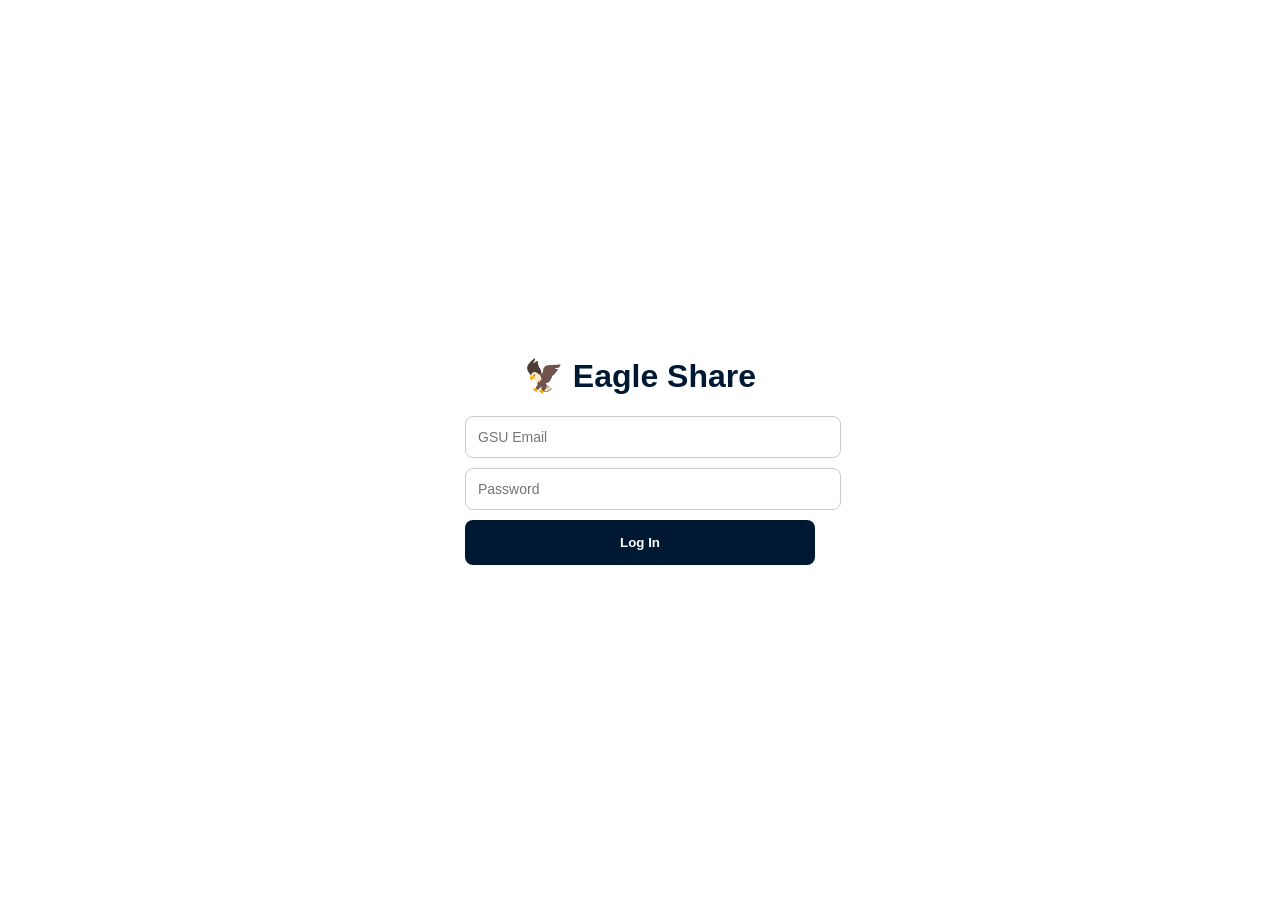
==== src/main/resources/static/index.html @ 73adbdee "Initial project upload" ====
<!DOCTYPE html>
<html lang="en">
<head>
    <meta charset="UTF-8">
    <meta name="viewport" content="width=device-width, initial-scale=1.0">
    <title>Eagle Share | GSU Food Rescue</title>
    <style>
        /* Colors based on GSU branding */
        :root { --gsu-blue: #001932; --gsu-gold: #87714D; --light-gray: #f4f4f4; }
        body { font-family: Arial, sans-serif; background-color: var(--light-gray); margin: 0; color: #333; }

        /* HEADER - Profile on Far Right */
        .header {
            background: var(--gsu-blue);
            color: white; padding: 10px 20px;
            border-bottom: 5px solid var(--gsu-gold);
            position: sticky; top: 0; z-index: 1000;
            display: flex; justify-content: space-between; align-items: center;
        }
        .logo-text {
            font-size: 22px; font-weight: bold;
            position: absolute; left: 50%; transform: translateX(-50%);
        }

        /* LOGIN SCREEN */
        #login-overlay { position: fixed; inset: 0; background: white; z-index: 2000; display: flex; flex-direction: column; align-items: center; justify-content: center; }
        .login-card { width: 350px; text-align: center; }

        /* PROFILE ICON & MENU */
        .profile-container { position: relative; margin-left: auto; }
        .profile-circle {
            width: 38px; height: 38px; background: var(--gsu-gold);
            color: white; border-radius: 50%; display: flex;
            align-items: center; justify-content: center;
            cursor: pointer; font-weight: bold; border: 2px solid white;
        }
        .profile-dropdown {
            display: none; position: absolute; right: 0; top: 50px;
            background: white; border: 1px solid #ccc; border-radius: 8px;
            width: 220px; padding: 12px; box-shadow: 0 4px 12px rgba(0,0,0,0.1);
        }
        .profile-dropdown.active { display: block; }

        /* DASHBOARD LAYOUT */
        .container { max-width: 500px; margin: auto; padding: 20px 15px; }
        .food-card { background: white; border-radius: 12px; padding: 15px; margin-bottom: 15px; box-shadow: 0 2px 5px rgba(0,0,0,0.1); border-left: 6px solid var(--gsu-gold); }
        input, select, textarea { width: 100%; padding: 12px; border: 1px solid #ccc; border-radius: 8px; margin-bottom: 10px; font-size: 14px; }

        /* SEARCH & FILTER AREA */
        .filter-section { background: #eef2f6; padding: 10px; border-radius: 8px; margin-bottom: 15px; }

        /* BUTTONS */
        .btn-primary { background: var(--gsu-blue); color: white; border: none; padding: 15px; width: 100%; border-radius: 8px; font-weight: bold; cursor: pointer; }
        .btn-claim { background: var(--gsu-blue); color: white; border: none; padding: 8px 20px; border-radius: 5px; cursor: pointer; }
        .btn-logout { width:100%; padding:8px; border:none; background:#f8d7da; cursor:pointer; color:#721c24; font-weight:bold; }

        /* BADGES */
        .tag { background: #eef2f6; color: var(--gsu-blue); padding: 4px 8px; border-radius: 4px; font-size: 11px; font-weight: bold; }
        .claimed-box { background: #fff5f5; border: 1px solid #feb2b2; padding: 10px; border-radius: 8px; text-align: center; }
    </style>
</head>
<body>

<div id="login-overlay">
    <div class="login-card">
        <h1 style="color: var(--gsu-blue);">🦅 Eagle Share</h1>
        <input type="email" id="email-input" placeholder="GSU Email">
        <input type="password" id="pass-input" placeholder="Password">
        <button class="btn-primary" onclick="handleLogin()">Log In</button>
        <p id="login-error" style="color: red; display: none;">Invalid GSU Email.</p>
    </div>
</div>

<div id="main-content" style="display:none;">
    <div class="header">
        <div class="logo-text">🦅 EAGLE SHARE</div>
        <div class="profile-container">
            <div class="profile-circle" onclick="toggleProfile()">
                <span id="profile-initials">U</span>
            </div>
            <div id="profile-menu" class="profile-dropdown">
                <div style="font-size: 11px; color: #888;">LOGGED IN AS:</div>
                <div id="user-display-email" style="font-weight: bold; font-size: 13px; color: var(--gsu-blue); margin-bottom: 10px;"></div>
                <button class="btn-logout" onclick="logout()">Log Out</button>
            </div>
        </div>
    </div>

    <div class="container">
        <div class="food-card" style="border-left-color: var(--gsu-blue);">
            <h3 style="margin-top:0">Post New Food</h3>
            <form id="postForm" onsubmit="handlePost(event)">
                <input type="text" id="title" placeholder="Item Name" required>
                <textarea id="description" placeholder="Description..." required></textarea>
                <div style="display: flex; gap: 10px;">
                    <select id="category" required>
                        <option value="" disabled selected>Category</option>
                        <option value="Perishable">🍎 Perishable</option>
                        <option value="Frozen Goods">❄️ Frozen Goods</option>
                        <option value="Pet Food">🐾 Pet Food</option>
                        <option value="Canned">🥫 Canned</option>
                        <option value="Dry Goods">📦 Dry Goods</option>
                    </select>
                    <select id="location" required>
                        <option value="" disabled selected>Safe Zone</option>
                        <option value="Russell Union">🏛️ Russell Union</option>
                        <option value="Henderson Library">📚 Library</option>
                        <option value="The RAC">🏀 The RAC</option>
                    </select>
                </div>
                <button type="submit" class="btn-primary">List Item</button>
            </form>
        </div>

        <div class="filter-section">
            <input type="text" id="search-input" onkeyup="filterFeed()" placeholder="🔍 Search...">
            <div style="display: flex; gap: 5px;">
                <select id="filter-category" onchange="filterFeed()">
                    <option value="ALL">All Categories</option>
                    <option value="Perishable">🍎 Perishable</option>
                    <option value="Frozen Goods">❄️ Frozen Goods</option>
                    <option value="Pet Food">🐾 Pet Food</option>
                    <option value="Canned">🥫 Canned</option>
                    <option value="Dry Goods">📦 Dry Goods</option>
                </select>
                <select id="filter-location" onchange="filterFeed()">
                    <option value="ALL">All Safe Zones</option>
                    <option value="Russell Union">Russell Union</option>
                    <option value="Henderson Library">Library</option>
                    <option value="The RAC">The RAC</option>
                </select>
            </div>
        </div>

        <h2>Available Food</h2>
        <div id="food-feed"></div>
    </div>
</div>

<script>
    let allItems = []; // Master list for filtering

    // --- AUTHENTICATION ---
    function handleLogin() {
        const email = document.getElementById('email-input').value.toLowerCase();
        const pass = document.getElementById('pass-input').value;
        if (email.endsWith('@georgiasouthern.edu') && pass.length > 0) {
            localStorage.setItem('userEmail', email);
            showDashboard();
        } else {
            document.getElementById('login-error').style.display = 'block';
        }
    }

    function showDashboard() {
        const email = localStorage.getItem('userEmail');
        document.getElementById('user-display-email').innerText = email;
        document.getElementById('profile-initials').innerText = email.charAt(0).toUpperCase();
        document.getElementById('login-overlay').style.display = 'none';
        document.getElementById('main-content').style.display = 'block';
        refreshFeed();
    }

    function toggleProfile() {
        document.getElementById('profile-menu').classList.toggle('active');
    }

    function logout() {
        localStorage.clear();
        location.reload();
    }

    // --- DATABASE LOGIC ---
    async function handlePost(event) {
        event.preventDefault(); // Stop page refresh
        const data = {
            title: document.getElementById('title').value,
            description: document.getElementById('description').value,
            category: document.getElementById('category').value,
            location: document.getElementById('location').value,
            posterEmail: localStorage.getItem('userEmail'),
            status: 'AVAILABLE'
        };
        await fetch('/api/listings', {
            method: 'POST',
            headers: { 'Content-Type': 'application/json' },
            body: JSON.stringify(data)
        });
        document.getElementById('postForm').reset();
        refreshFeed();
    }

    async function refreshFeed() {
        const res = await fetch('/api/listings');
        allItems = await res.json();
        filterFeed();
    }

    function filterFeed() {
        const currentUser = localStorage.getItem('userEmail');
        const search = document.getElementById('search-input').value.toLowerCase();
        const cat = document.getElementById('filter-category').value;
        const loc = document.getElementById('filter-location').value;

        const feed = document.getElementById('food-feed');

        // 1. Filter the list
        let filtered = allItems.filter(item => {
            const matchesSearch = item.title.toLowerCase().includes(search);
            const matchesCat = (cat === 'ALL' || item.category === cat);
            const matchesLoc = (loc === 'ALL' || item.location === loc);
            return matchesSearch && matchesCat && matchesLoc;
        });

        // 2. Build the HTML cards
        feed.innerHTML = filtered.map(item => {
            const isOwner = (item.posterEmail === currentUser);
            const isAvailable = (item.status === 'AVAILABLE');
            return `
                <div class="food-card">
                    <div style="display:flex; justify-content:space-between;">
                        <span class="tag">${item.category}</span>
                        <span style="font-size:12px;">📍 ${item.location}</span>
                    </div>
                    <h3>${item.title}</h3>
                    <p>${item.description}</p>
                    ${isAvailable ?
                        `<button class="btn-claim" onclick="claim(${item.id})">Claim</button>` :
                        `<div class="claimed-box">
                            <span style="color:red; font-weight:bold;">CLAIMED</span>
                            ${isOwner ? `<div style="font-size:12px;">By: ${item.claimedBy}</div>` : ''}
                        </div>`
                    }
                </div>`;
        }).join('');
    }

    async function claim(id) {
        const email = localStorage.getItem('userEmail');
        await fetch(`/api/listings/${id}/claim`, {
            method: 'POST',
            headers: { 'Content-Type': 'text/plain' },
            body: email
        });
        refreshFeed();
    }

    // Close menu on click-away
    window.onclick = (e) => {
        if (!e.target.closest('.profile-container')) {
            document.getElementById('profile-menu').classList.remove('active');
        }
    };

    if(localStorage.getItem('userEmail')) showDashboard();
    setInterval(refreshFeed, 10000); // Check for new food every 10 seconds
</script>
</body>
</html>
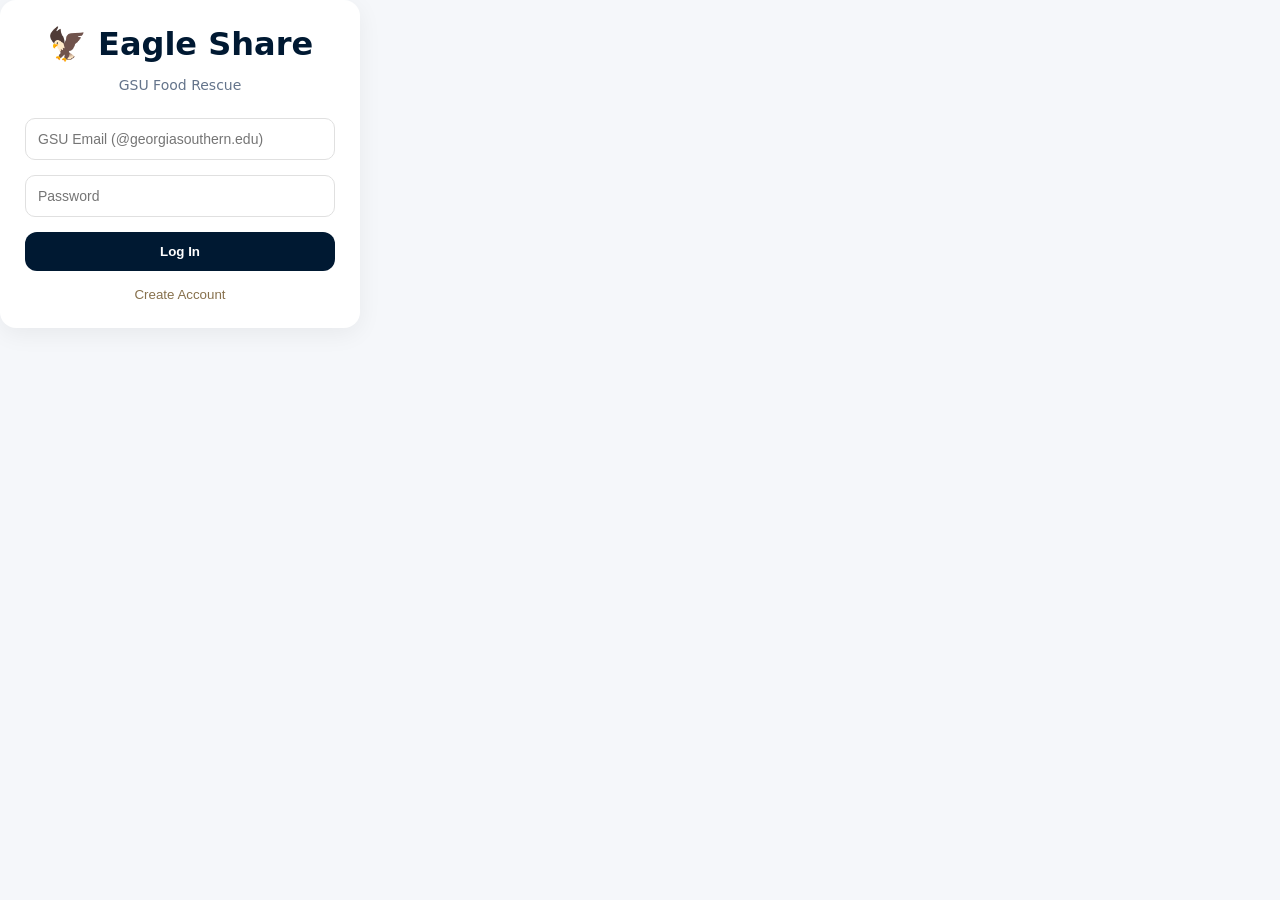
==== commit 29b42409: "Initial commit on new branch" ====
--- a/src/main/resources/static/index.html
+++ b/src/main/resources/static/index.html
@@ -1,259 +1,1276 @@
 <!DOCTYPE html>
+
 <html lang="en">
+
 <head>
+
     <meta charset="UTF-8">
-    <meta name="viewport" content="width=device-width, initial-scale=1.0">
+
+    <meta name="viewport" content="width=device-width, initial-scale=1.0, maximum-scale=1.0, user-scalable=no">
+
     <title>Eagle Share | GSU Food Rescue</title>
+
     <style>
-        /* Colors based on GSU branding */
-        :root { --gsu-blue: #001932; --gsu-gold: #87714D; --light-gray: #f4f4f4; }
-        body { font-family: Arial, sans-serif; background-color: var(--light-gray); margin: 0; color: #333; }
-
-        /* HEADER - Profile on Far Right */
+
+        :root {
+
+        --gsu-blue: #001932;
+
+        --gsu-gold: #87714D;
+
+        --bg: #f5f7fa;
+
+        }
+
+
+
+        * { box-sizing: border-box; -webkit-tap-highlight-color: transparent; }
+
+
+
+        body {
+
+        margin: 0;
+
+        font-family: -apple-system, system-ui, sans-serif;
+
+        background: var(--bg);
+
+        min-height: 100vh;
+
+        }
+
+
+
+        /* ===== HEADER & PROFILE ===== */
+
         .header {
-            background: var(--gsu-blue);
-            color: white; padding: 10px 20px;
-            border-bottom: 5px solid var(--gsu-gold);
-            position: sticky; top: 0; z-index: 1000;
-            display: flex; justify-content: space-between; align-items: center;
-        }
-        .logo-text {
-            font-size: 22px; font-weight: bold;
-            position: absolute; left: 50%; transform: translateX(-50%);
-        }
-
-        /* LOGIN SCREEN */
-        #login-overlay { position: fixed; inset: 0; background: white; z-index: 2000; display: flex; flex-direction: column; align-items: center; justify-content: center; }
-        .login-card { width: 350px; text-align: center; }
-
-        /* PROFILE ICON & MENU */
-        .profile-container { position: relative; margin-left: auto; }
+
+        background: var(--gsu-blue);
+
+        color: white;
+
+        height: 75px;
+
+        display: flex;
+
+        align-items: center;
+
+        justify-content: space-between;
+
+        padding: 0 40px;
+
+        box-shadow: 0 4px 12px rgba(0,0,0,0.15);
+
+        position: sticky;
+
+        top: 0;
+
+        z-index: 1000;
+
+        }
+
+
+
+        .logo {
+
+        font-size: 20px;
+
+        font-weight: 900;
+
+        letter-spacing: 0.5px;
+
+        }
+
+
+
+        .profile-section { position: relative; }
+
+
+
         .profile-circle {
-            width: 38px; height: 38px; background: var(--gsu-gold);
-            color: white; border-radius: 50%; display: flex;
-            align-items: center; justify-content: center;
-            cursor: pointer; font-weight: bold; border: 2px solid white;
-        }
-        .profile-dropdown {
-            display: none; position: absolute; right: 0; top: 50px;
-            background: white; border: 1px solid #ccc; border-radius: 8px;
-            width: 220px; padding: 12px; box-shadow: 0 4px 12px rgba(0,0,0,0.1);
-        }
-        .profile-dropdown.active { display: block; }
-
-        /* DASHBOARD LAYOUT */
-        .container { max-width: 500px; margin: auto; padding: 20px 15px; }
-        .food-card { background: white; border-radius: 12px; padding: 15px; margin-bottom: 15px; box-shadow: 0 2px 5px rgba(0,0,0,0.1); border-left: 6px solid var(--gsu-gold); }
-        input, select, textarea { width: 100%; padding: 12px; border: 1px solid #ccc; border-radius: 8px; margin-bottom: 10px; font-size: 14px; }
-
-        /* SEARCH & FILTER AREA */
-        .filter-section { background: #eef2f6; padding: 10px; border-radius: 8px; margin-bottom: 15px; }
-
-        /* BUTTONS */
-        .btn-primary { background: var(--gsu-blue); color: white; border: none; padding: 15px; width: 100%; border-radius: 8px; font-weight: bold; cursor: pointer; }
-        .btn-claim { background: var(--gsu-blue); color: white; border: none; padding: 8px 20px; border-radius: 5px; cursor: pointer; }
-        .btn-logout { width:100%; padding:8px; border:none; background:#f8d7da; cursor:pointer; color:#721c24; font-weight:bold; }
-
-        /* BADGES */
-        .tag { background: #eef2f6; color: var(--gsu-blue); padding: 4px 8px; border-radius: 4px; font-size: 11px; font-weight: bold; }
-        .claimed-box { background: #fff5f5; border: 1px solid #feb2b2; padding: 10px; border-radius: 8px; text-align: center; }
+
+        width: 42px;
+
+        height: 42px;
+
+        background: var(--gsu-gold);
+
+        border-radius: 50%;
+
+        display: flex;
+
+        align-items: center;
+
+        justify-content: center;
+
+        font-weight: bold;
+
+        cursor: pointer;
+
+        border: 2px solid rgba(255,255,255,0.2);
+
+        }
+
+
+
+        .dropdown-menu {
+
+        display: none;
+
+        position: absolute;
+
+        right: 0;
+
+        top: 55px;
+
+        background: white;
+
+        border-radius: 12px;
+
+        box-shadow: 0 10px 25px rgba(0,0,0,0.15);
+
+        min-width: 200px;
+
+        padding: 10px;
+
+        }
+
+
+
+        .dropdown-menu.active { display: block; }
+
+
+
+        .menu-item {
+
+        width: 100%;
+
+        padding: 12px;
+
+        border: none;
+
+        background: none;
+
+        text-align: left;
+
+        border-radius: 8px;
+
+        cursor: pointer;
+
+        color: #334155;
+
+        font-size: 14px;
+
+        }
+
+
+
+        .menu-item:hover { background: #f1f5f9; }
+
+
+
+        .menu-logout {
+
+        color: #dc2626;
+
+        font-weight: bold;
+
+        border-top: 1px solid #f1f5f9;
+
+        margin-top: 5px;
+
+        }
+
+
+
+        /* ===== MAIN WRAPPER LAYOUT ===== */
+
+        .main-wrapper {
+
+        display: flex;
+
+        gap: 40px;
+
+        padding: 40px;
+
+        align-items: flex-start;
+
+        max-width: 1400px;
+
+        margin: 0 auto;
+
+        }
+
+
+
+        /* ===== LEFT PANEL ===== */
+
+        .post-panel {
+
+        width: 320px;
+
+        background: #ffffff;
+
+        padding: 25px;
+
+        border-radius: 16px;
+
+        box-shadow: 0 6px 25px rgba(0,0,0,0.06);
+
+        height: fit-content;
+
+        }
+
+
+
+        .post-panel h3 {
+
+        margin-top: 0;
+
+        margin-bottom: 20px;
+
+        font-size: 18px;
+
+        }
+
+
+
+        .post-panel input,
+
+        .post-panel textarea,
+
+        .post-panel select {
+
+        width: 100%;
+
+        padding: 12px;
+
+        margin-bottom: 15px;
+
+        border-radius: 10px;
+
+        border: 1px solid #e0e0e0;
+
+        font-size: 14px;
+
+        outline: none;
+
+        }
+
+
+
+        .post-panel textarea {
+
+        resize: none;
+
+        height: 80px;
+
+        }
+
+
+
+        .post-panel input:focus,
+
+        .post-panel textarea:focus,
+
+        .post-panel select:focus {
+
+        border-color: var(--gsu-blue);
+
+        }
+
+
+
+        .primary-btn {
+
+        width: 100%;
+
+        padding: 12px;
+
+        background: var(--gsu-blue);
+
+        color: white;
+
+        border: none;
+
+        border-radius: 12px;
+
+        cursor: pointer;
+
+        font-weight: 600;
+
+        transition: 0.2s;
+
+        }
+
+
+
+        .primary-btn:hover { opacity: 0.9; }
+
+
+
+        /* ===== RIGHT PANEL ===== */
+
+        .listings-panel { flex: 1; }
+
+
+
+        .listings-panel h2 {
+
+        margin-top: 0;
+
+        margin-bottom: 15px;
+
+        }
+
+
+
+        .filters {
+
+        display: flex;
+
+        gap: 20px;
+
+        margin-bottom: 25px;
+
+        }
+
+
+
+        .filters select {
+
+        padding: 10px;
+
+        border-radius: 10px;
+
+        border: 1px solid #e0e0e0;
+
+        min-width: 200px;
+
+        background: white;
+
+        }
+
+
+
+        .cards-grid {
+
+        display: grid;
+
+        grid-template-columns: repeat(auto-fill, minmax(260px, 1fr));
+
+        gap: 25px;
+
+        }
+
+
+
+        .food-card {
+
+        background: white;
+
+        padding: 18px;
+
+        border-radius: 16px;
+
+        box-shadow: 0 4px 18px rgba(0,0,0,0.05);
+
+        transition: 0.2s ease;
+
+        display: flex;
+
+        flex-direction: column;
+
+        }
+
+
+
+        .food-card:hover { transform: translateY(-4px); }
+
+
+
+        .food-card img {
+
+        width: 100%;
+
+        height: 180px;
+
+        object-fit: cover;
+
+        border-radius: 12px;
+
+        margin-bottom: 10px;
+
+        }
+
+
+
+        .food-category {
+
+        font-size: 11px;
+
+        text-transform: uppercase;
+
+        color: var(--gsu-gold);
+
+        font-weight: bold;
+
+        margin-bottom: 8px;
+
+        }
+
+
+
+        .food-card h4 {
+
+        margin: 5px 0;
+
+        font-size: 17px;
+
+        }
+
+
+
+        .food-card .desc {
+
+        flex-grow: 1;
+
+        font-size: 14px;
+
+        color: #64748b;
+
+        margin-bottom: 15px;
+
+        }
+
+
+
+        .food-location {
+
+        font-size: 13px;
+
+        color: #555;
+
+        margin-top: 8px;
+
+        font-weight: 500;
+
+        }
+
+
+
+        .claim-btn {
+
+        margin-top: 15px;
+
+        width: 100%;
+
+        padding: 12px;
+
+        background: #e6edf3;
+
+        border: none;
+
+        border-radius: 10px;
+
+        cursor: pointer;
+
+        font-weight: 600;
+
+        color: var(--gsu-blue);
+
+        }
+
+
+
+        .claim-btn.active {
+
+        background: var(--gsu-blue);
+
+        color: white;
+
+        }
+
+
+
+        /* ===== IMAGE UPLOAD ===== */
+
+        .upload-container {
+
+        border: 2px dashed #cbd5e1;
+
+        border-radius: 14px;
+
+        padding: 18px;
+
+        margin-bottom: 15px;
+
+        cursor: pointer;
+
+        transition: 0.2s ease;
+
+        background: #f8fafc;
+
+        }
+
+
+
+        .upload-container:hover {
+
+        border-color: #0f172a;
+
+        background: #f1f5f9;
+
+        }
+
+
+
+        .upload-content {
+
+        display: flex;
+
+        align-items: center;
+
+        gap: 12px;
+
+        }
+
+
+
+        .upload-icon { font-size: 22px; }
+
+
+
+        .upload-text strong {
+
+        display: block;
+
+        font-size: 14px;
+
+        color: #0f172a;
+
+        }
+
+
+
+        .upload-text span {
+
+        font-size: 12px;
+
+        color: #64748b;
+
+        }
+
+
+
+        #imagePreview {
+
+        width: 100%;
+
+        height: 180px;
+
+        object-fit: cover;
+
+        border-radius: 12px;
+
+        }
+
+
+
+        .modal-overlay {
+
+        display: none;
+
+        position: fixed;
+
+        top: 0; left: 0; width: 100%; height: 100%;
+
+        background: rgba(0,0,0,0.5);
+
+        justify-content: center;
+
+        align-items: center;
+
+        z-index: 2000;
+
+        }
+
+        .modal-overlay.active { display: flex; }
+
+
+
+        /* ===== MOBILE RESPONSIVE ===== */
+
+        @media (max-width: 950px) {
+
+
+
+        .main-wrapper {
+
+        flex-direction: column;
+
+        align-items: center;
+
+        padding: 20px;
+
+        }
+
+
+
+        .post-panel {
+
+        width: 95%;
+
+        max-width: 500px;
+
+        margin: 0 auto 25px auto;
+
+        }
+
+
+
+        .listings-panel {
+
+        width: 100%;
+
+        text-align: center;
+
+        }
+
+
+
+        .filters {
+
+        flex-direction: column;
+
+        align-items: center;
+
+        gap: 12px;
+
+        width: 100%;
+
+        }
+
+
+
+        .filters select {
+
+        width: 90%;
+
+        max-width: 400px;
+
+        }
+
+
+
+        .cards-grid {
+
+        grid-template-columns: 1fr;
+
+        justify-items: center;
+
+        }
+
+
+
+        .food-card {
+
+        width: 90%;
+
+        max-width: 400px;
+
+        }
+
+        }
+
     </style>
+
 </head>
+
 <body>
 
+
+
 <div id="login-overlay">
-    <div class="login-card">
-        <h1 style="color: var(--gsu-blue);">🦅 Eagle Share</h1>
-        <input type="email" id="email-input" placeholder="GSU Email">
+
+    <div class="post-panel" style="text-align: center; width: 360px;">
+
+        <h1 style="color: var(--gsu-blue); margin: 0 0 5px 0;">🦅 Eagle Share</h1>
+
+        <p style="color: #64748b; font-size: 14px; margin-bottom: 25px;">GSU Food Rescue</p>
+
+        <input type="email" id="email-input" placeholder="GSU Email (@georgiasouthern.edu)">
+
         <input type="password" id="pass-input" placeholder="Password">
-        <button class="btn-primary" onclick="handleLogin()">Log In</button>
-        <p id="login-error" style="color: red; display: none;">Invalid GSU Email.</p>
+
+        <button class="primary-btn" onclick="handleLogin()">Log In</button>
+
+        <button style="background:none; border:none; color:var(--gsu-gold); margin-top:15px; cursor:pointer;"
+
+                onclick="handleRegister()">Create Account
+
+        </button>
+
     </div>
+
 </div>
 
+
+
 <div id="main-content" style="display:none;">
+
     <div class="header">
-        <div class="logo-text">🦅 EAGLE SHARE</div>
-        <div class="profile-container">
-            <div class="profile-circle" onclick="toggleProfile()">
-                <span id="profile-initials">U</span>
+
+        <div class="logo">EAGLE SHARE</div>
+
+        <div class="profile-section">
+
+            <div class="profile-circle" id="user-initial" onclick="toggleMenu(event)">U</div>
+
+            <div class="dropdown-menu" id="profileMenu">
+
+                <div id="user-email-display" style="padding: 5px 12px; font-size: 11px; color: #64748b;"></div>
+
+                <button class="menu-item" onclick="openActivity()">📋 My Activity</button>
+
+                <button class="menu-item menu-logout" onclick="logout()">🚪 Log Out</button>
+
             </div>
-            <div id="profile-menu" class="profile-dropdown">
-                <div style="font-size: 11px; color: #888;">LOGGED IN AS:</div>
-                <div id="user-display-email" style="font-weight: bold; font-size: 13px; color: var(--gsu-blue); margin-bottom: 10px;"></div>
-                <button class="btn-logout" onclick="logout()">Log Out</button>
+
+        </div>
+
+    </div>
+
+
+
+    <div class="main-wrapper">
+
+        <div class="post-panel">
+
+            <h3>Post Food</h3>
+
+            <form id="postForm" onsubmit="handlePost(event)">
+
+                <input type="text" id="title" placeholder="Item Name (e.g., Pizza)" required>
+
+
+
+                <textarea id="description" placeholder="Exact location details..." required></textarea>
+
+
+
+                <select id="category" required>
+
+                    <option value="">Select Category</option>
+
+                    <option value="Frozen Goods">Frozen Goods</option>
+
+                    <option value="Perishable">Perishable</option>
+
+                    <option value="Canned">Canned</option>
+
+                </select>
+
+
+
+                <select id="location" required>
+
+                    <option value="">Select Location</option>
+
+                    <option value="The RAC">The RAC</option>
+
+                    <option value="Russell Union">Russell Union</option>
+
+                    <option value="Henderson Library">Henderson Library</option>
+
+                </select>
+
+
+
+                <!-- Image Upload -->
+
+                <div class="upload-container" onclick="document.getElementById('image').click()">
+
+                    <div class="upload-content">
+
+                        <div class="upload-icon">📷</div>
+
+                        <div class="upload-text">
+
+                            <strong>Click to upload photo</strong>
+
+                            <span id="fileName">No file selected</span>
+
+                        </div>
+
+                    </div>
+
+                    <input type="file" id="image" accept="image/*" hidden onchange="previewImage(event)">
+
+                </div>
+
+
+
+                <!-- Image Preview -->
+
+                <div id="imagePreviewContainer" style="display:none;">
+
+                    <img id="imagePreview">
+
+                </div>
+
+
+
+                <button type="submit" class="primary-btn">List Item</button>
+
+            </form>
+
+        </div>
+
+
+
+        <div class="listings-panel">
+
+            <h2>Available Now</h2>
+
+            <div class="filters">
+
+                <select id="filterCategory" onchange="renderFeed()">
+
+                    <option value="">All Categories</option>
+
+                    <option value="Frozen Goods">Frozen Goods</option>
+
+                    <option value="Perishable">Perishable</option>
+
+                    <option value="Canned">Canned</option>
+
+                </select>
+
+                <select id="filterLocation" onchange="renderFeed()">
+
+                    <option value="">All Locations</option>
+
+                    <option value="The RAC">The RAC</option>
+
+                    <option value="Russell Union">Russell Union</option>
+
+                    <option value="Henderson Library">Henderson Library</option>
+
+                </select>
+
             </div>
+
+            <div id="food-feed" class="cards-grid">
+
+            </div>
+
         </div>
+
     </div>
 
-    <div class="container">
-        <div class="food-card" style="border-left-color: var(--gsu-blue);">
-            <h3 style="margin-top:0">Post New Food</h3>
-            <form id="postForm" onsubmit="handlePost(event)">
-                <input type="text" id="title" placeholder="Item Name" required>
-                <textarea id="description" placeholder="Description..." required></textarea>
-                <div style="display: flex; gap: 10px;">
-                    <select id="category" required>
-                        <option value="" disabled selected>Category</option>
-                        <option value="Perishable">🍎 Perishable</option>
-                        <option value="Frozen Goods">❄️ Frozen Goods</option>
-                        <option value="Pet Food">🐾 Pet Food</option>
-                        <option value="Canned">🥫 Canned</option>
-                        <option value="Dry Goods">📦 Dry Goods</option>
-                    </select>
-                    <select id="location" required>
-                        <option value="" disabled selected>Safe Zone</option>
-                        <option value="Russell Union">🏛️ Russell Union</option>
-                        <option value="Henderson Library">📚 Library</option>
-                        <option value="The RAC">🏀 The RAC</option>
-                    </select>
-                </div>
-                <button type="submit" class="btn-primary">List Item</button>
-            </form>
-        </div>
-
-        <div class="filter-section">
-            <input type="text" id="search-input" onkeyup="filterFeed()" placeholder="🔍 Search...">
-            <div style="display: flex; gap: 5px;">
-                <select id="filter-category" onchange="filterFeed()">
-                    <option value="ALL">All Categories</option>
-                    <option value="Perishable">🍎 Perishable</option>
-                    <option value="Frozen Goods">❄️ Frozen Goods</option>
-                    <option value="Pet Food">🐾 Pet Food</option>
-                    <option value="Canned">🥫 Canned</option>
-                    <option value="Dry Goods">📦 Dry Goods</option>
-                </select>
-                <select id="filter-location" onchange="filterFeed()">
-                    <option value="ALL">All Safe Zones</option>
-                    <option value="Russell Union">Russell Union</option>
-                    <option value="Henderson Library">Library</option>
-                    <option value="The RAC">The RAC</option>
-                </select>
-            </div>
-        </div>
-
-        <h2>Available Food</h2>
-        <div id="food-feed"></div>
+</div>
+
+
+
+<script>
+
+    let allItems = [];
+
+
+
+    // --- AUTH ---
+
+    async function handleLogin() {
+
+    const email = document.getElementById('email-input').value.toLowerCase();
+
+    const password = document.getElementById('pass-input').value;
+
+    const res = await fetch('/api/users/login', {
+
+    method: 'POST',
+
+    headers: {'Content-Type': 'application/json'},
+
+    body: JSON.stringify({ email, password })
+
+    });
+
+    if (res.ok) {
+
+    const user = await res.json();
+
+    localStorage.setItem('userEmail', user.email);
+
+    showDashboard();
+
+    } else { alert("Login failed."); }
+
+    }
+
+
+
+    async function handleRegister() {
+
+    const email = document.getElementById('email-input').value.toLowerCase();
+
+    const password = document.getElementById('pass-input').value;
+
+    if(!email.endsWith("@georgiasouthern.edu")) { alert("GSU email only!"); return; }
+
+    const res = await fetch('/api/users/register', {
+
+    method: 'POST',
+
+    headers: {'Content-Type': 'application/json'},
+
+    body: JSON.stringify({ email, password })
+
+    });
+
+    if(res.ok) alert("Account created! Log in now.");
+
+    }
+
+
+
+    function showDashboard() {
+
+    const email = localStorage.getItem('userEmail');
+
+    if(!email) return;
+
+    document.getElementById('login-overlay').style.display = 'none';
+
+    document.getElementById('main-content').style.display = 'block';
+
+    document.getElementById('user-initial').innerText = email.charAt(0).toUpperCase();
+
+    document.getElementById('user-email-display').innerText = email;
+
+    refreshFeed();
+
+    }
+
+
+
+    // --- DASHBOARD LOGIC ---
+
+    function toggleMenu(e) {
+
+    e.stopPropagation();
+
+    document.getElementById('profileMenu').classList.toggle('active');
+
+    }
+
+
+
+    window.onclick = () => document.getElementById('profileMenu').classList.remove('active');
+
+
+
+    function logout() { localStorage.clear(); location.reload(); }
+
+
+
+    async function handlePost(e) {
+
+    e.preventDefault();
+
+
+
+    const formData = new FormData();
+
+    formData.append("title", document.getElementById('title').value);
+
+    formData.append("description", document.getElementById('description').value);
+
+    formData.append("category", document.getElementById('category').value);
+
+    formData.append("location", document.getElementById('location').value);
+
+    formData.append("posterEmail", localStorage.getItem('userEmail'));
+
+
+
+    const imageFile = document.getElementById('image').files[0];
+
+    if (imageFile) {
+
+    formData.append("image", imageFile);
+
+    }
+
+
+
+    const response = await fetch('/api/listings', {
+
+    method: 'POST',
+
+    body: formData
+
+    });
+
+
+
+    if (response.ok) {
+
+    // Clear form
+
+    document.getElementById('postForm').reset();
+
+
+
+    // Hide image preview
+
+    document.getElementById("imagePreviewContainer").style.display = "none";
+
+
+
+    // Reset file name text
+
+    const fileName = document.getElementById("fileName");
+
+    if (fileName) fileName.textContent = "No file selected";
+
+
+
+    // Refresh feed silently
+
+    refreshFeed();
+
+    } else {
+
+    console.error("Failed to post item");
+
+    }
+
+    }
+
+
+
+    async function refreshFeed() {
+
+    const res = await fetch('/api/listings');
+
+    allItems = await res.json();
+
+    renderFeed();
+
+    }
+
+
+
+    function renderFeed() {
+
+    const feed = document.getElementById('food-feed');
+
+    const cat = document.getElementById('filterCategory').value;
+
+    const loc = document.getElementById('filterLocation').value;
+
+    const currentUser = localStorage.getItem('userEmail');
+
+
+
+    // 1. Filter the items based on category and location
+
+    const filtered = allItems.filter(i =>
+
+    i.status === 'AVAILABLE' &&
+
+    (cat === "" || i.category === cat) &&
+
+    (loc === "" || i.location === loc)
+
+    );
+
+
+
+    // 2. Map items to HTML cards
+
+    feed.innerHTML = filtered.map(item => `
+
+    <div class="food-card">
+
+    ${item.imageBase64 ?
+
+    `<img src="data:image/jpeg;base64,${item.imageBase64}"
+
+    style="width:100%; height:180px; object-fit:cover; border-radius:12px; margin-bottom:10px;">`
+
+    : ''}
+
+
+
+    <div class="food-category">${item.category}</div>
+
+    <h4>${item.title}</h4>
+
+    <div class="desc">${item.description}</div>
+
+    <div class="food-location">📍 ${item.location}</div>
+
+
+
+    ${item.posterEmail === currentUser ?
+
+    `<button class="claim-btn" style="background:#fee2e2; color:#dc2626;" onclick="deletePost(${item.id})">Delete Post</button>` :
+
+    (item.status === 'AVAILABLE' ?
+
+    `<button class="claim-btn active" onclick="claim(${item.id})">Claim</button>` :
+
+    `<button class="claim-btn" disabled>Claimed</button>`)
+
+    }
+
     </div>
-</div>
-
-<script>
-    let allItems = []; // Master list for filtering
-
-    // --- AUTHENTICATION ---
-    function handleLogin() {
-        const email = document.getElementById('email-input').value.toLowerCase();
-        const pass = document.getElementById('pass-input').value;
-        if (email.endsWith('@georgiasouthern.edu') && pass.length > 0) {
-            localStorage.setItem('userEmail', email);
-            showDashboard();
-        } else {
-            document.getElementById('login-error').style.display = 'block';
-        }
-    }
-
-    function showDashboard() {
-        const email = localStorage.getItem('userEmail');
-        document.getElementById('user-display-email').innerText = email;
-        document.getElementById('profile-initials').innerText = email.charAt(0).toUpperCase();
-        document.getElementById('login-overlay').style.display = 'none';
-        document.getElementById('main-content').style.display = 'block';
-        refreshFeed();
-    }
-
-    function toggleProfile() {
-        document.getElementById('profile-menu').classList.toggle('active');
-    }
-
-    function logout() {
-        localStorage.clear();
-        location.reload();
-    }
-
-    // --- DATABASE LOGIC ---
-    async function handlePost(event) {
-        event.preventDefault(); // Stop page refresh
-        const data = {
-            title: document.getElementById('title').value,
-            description: document.getElementById('description').value,
-            category: document.getElementById('category').value,
-            location: document.getElementById('location').value,
-            posterEmail: localStorage.getItem('userEmail'),
-            status: 'AVAILABLE'
-        };
-        await fetch('/api/listings', {
-            method: 'POST',
-            headers: { 'Content-Type': 'application/json' },
-            body: JSON.stringify(data)
-        });
-        document.getElementById('postForm').reset();
-        refreshFeed();
-    }
-
-    async function refreshFeed() {
-        const res = await fetch('/api/listings');
-        allItems = await res.json();
-        filterFeed();
-    }
-
-    function filterFeed() {
-        const currentUser = localStorage.getItem('userEmail');
-        const search = document.getElementById('search-input').value.toLowerCase();
-        const cat = document.getElementById('filter-category').value;
-        const loc = document.getElementById('filter-location').value;
-
-        const feed = document.getElementById('food-feed');
-
-        // 1. Filter the list
-        let filtered = allItems.filter(item => {
-            const matchesSearch = item.title.toLowerCase().includes(search);
-            const matchesCat = (cat === 'ALL' || item.category === cat);
-            const matchesLoc = (loc === 'ALL' || item.location === loc);
-            return matchesSearch && matchesCat && matchesLoc;
-        });
-
-        // 2. Build the HTML cards
-        feed.innerHTML = filtered.map(item => {
-            const isOwner = (item.posterEmail === currentUser);
-            const isAvailable = (item.status === 'AVAILABLE');
-            return `
-                <div class="food-card">
-                    <div style="display:flex; justify-content:space-between;">
-                        <span class="tag">${item.category}</span>
-                        <span style="font-size:12px;">📍 ${item.location}</span>
-                    </div>
-                    <h3>${item.title}</h3>
-                    <p>${item.description}</p>
-                    ${isAvailable ?
-                        `<button class="btn-claim" onclick="claim(${item.id})">Claim</button>` :
-                        `<div class="claimed-box">
-                            <span style="color:red; font-weight:bold;">CLAIMED</span>
-                            ${isOwner ? `<div style="font-size:12px;">By: ${item.claimedBy}</div>` : ''}
-                        </div>`
-                    }
-                </div>`;
-        }).join('');
-    }
+
+    `).join('');
+
+    }
+
+
 
     async function claim(id) {
-        const email = localStorage.getItem('userEmail');
-        await fetch(`/api/listings/${id}/claim`, {
-            method: 'POST',
-            headers: { 'Content-Type': 'text/plain' },
-            body: email
-        });
-        refreshFeed();
-    }
-
-    // Close menu on click-away
-    window.onclick = (e) => {
-        if (!e.target.closest('.profile-container')) {
-            document.getElementById('profile-menu').classList.remove('active');
-        }
+
+    const email = localStorage.getItem('userEmail');
+
+    await fetch(`/api/listings/${id}/claim`, {
+
+    method: 'POST',
+
+    headers: {'Content-Type': 'text/plain'},
+
+    body: email
+
+    });
+
+    refreshFeed();
+
+    }
+
+
+
+    async function deletePost(id) {
+
+    const reason = prompt("Reason for deleting:");
+
+    if (reason === null) return;
+
+
+
+    const res = await fetch(`/api/listings/${id}/delete`, {
+
+    method: 'POST',
+
+    headers: {'Content-Type': 'application/json'},
+
+    body: JSON.stringify({
+
+    userEmail: localStorage.getItem('userEmail'),
+
+    reason: reason || "No reason provided"
+
+    })
+
+    });
+
+
+
+    if (res.ok) {
+
+    refreshFeed();
+
+    } else {
+
+    alert("Failed to delete post.");
+
+    }
+
+    }
+
+
+
+    function openActivity() {
+
+    const currentUser = localStorage.getItem('userEmail');
+
+    const myClaims = allItems.filter(i => i.claimedBy === currentUser);
+
+    const myPosts = allItems.filter(i => i.posterEmail === currentUser);
+
+
+
+    // Update with extra detail
+
+    document.getElementById('claimsList').innerHTML = "<h4>Items I Claimed</h4>" +
+
+    (myClaims.length ? myClaims.map(i => `<p>✅ ${i.title} (📍 ${i.location})</p>`).join("") : "<p>None</p>");
+
+
+
+    document.getElementById('postsList').innerHTML = "<h4>My Posts</h4>" +
+
+    (myPosts.length ? myPosts.map(i => `<p>📦 ${i.title} - <b>Status:</b> ${i.status} ${i.claimedBy ? '<br><small>Claimed by: ' + i.claimedBy + '</small>' : ''}</p>`).join("") : "<p>None</p>");
+
+
+
+    document.getElementById('activityModal').classList.add('active');
+
+    }
+
+
+
+    function previewImage(event) {
+
+    const file = event.target.files[0];
+
+
+
+    if (!file) return;
+
+
+
+    // Show file name
+
+    document.getElementById("fileName").textContent = file.name;
+
+
+
+    const reader = new FileReader();
+
+
+
+    reader.onload = function(e) {
+
+    document.getElementById("imagePreview").src = e.target.result;
+
+    document.getElementById("imagePreviewContainer").style.display = "block";
+
     };
 
+
+
+    reader.readAsDataURL(file);
+
+    }
+
+
+
+    function closeActivity() { document.getElementById('activityModal').classList.remove('active'); }
+
+
+
     if(localStorage.getItem('userEmail')) showDashboard();
-    setInterval(refreshFeed, 10000); // Check for new food every 10 seconds
+
+    setInterval(refreshFeed, 5000);
+
 </script>
 </body>
-</html>+</html>
+
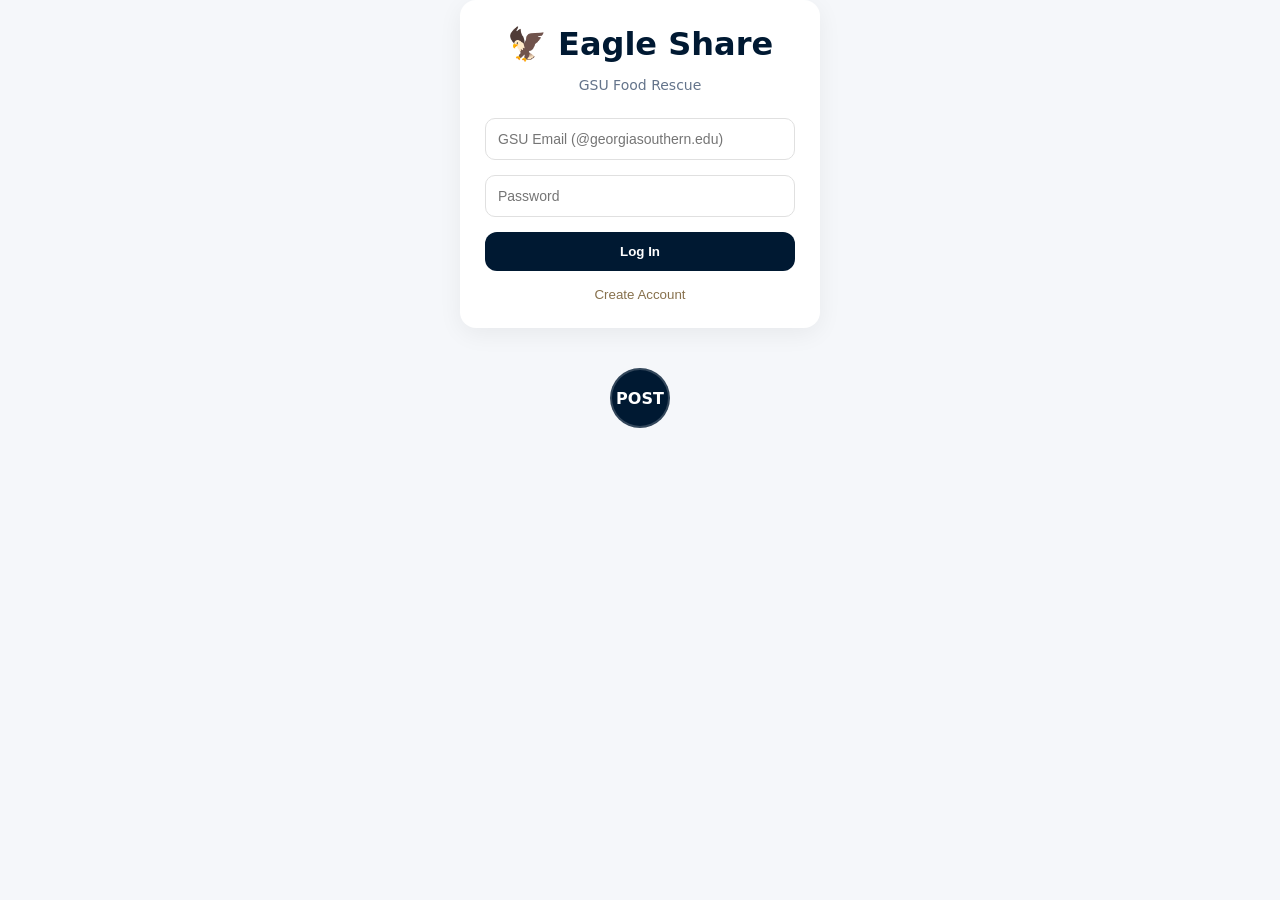
==== commit 61dc4b46: "Final working build for Phase 1 Demo with Front End update" ====
--- a/src/main/resources/static/index.html
+++ b/src/main/resources/static/index.html
@@ -1,1276 +1,107 @@
 <!DOCTYPE html>
-
 <html lang="en">
 
 <head>
-
     <meta charset="UTF-8">
-
     <meta name="viewport" content="width=device-width, initial-scale=1.0, maximum-scale=1.0, user-scalable=no">
-
     <title>Eagle Share | GSU Food Rescue</title>
 
-    <style>
-
-        :root {
-
-        --gsu-blue: #001932;
-
-        --gsu-gold: #87714D;
-
-        --bg: #f5f7fa;
-
-        }
-
-
-
-        * { box-sizing: border-box; -webkit-tap-highlight-color: transparent; }
-
-
-
-        body {
-
-        margin: 0;
-
-        font-family: -apple-system, system-ui, sans-serif;
-
-        background: var(--bg);
-
-        min-height: 100vh;
-
-        }
-
-
-
-        /* ===== HEADER & PROFILE ===== */
-
-        .header {
-
-        background: var(--gsu-blue);
-
-        color: white;
-
-        height: 75px;
-
-        display: flex;
-
-        align-items: center;
-
-        justify-content: space-between;
-
-        padding: 0 40px;
-
-        box-shadow: 0 4px 12px rgba(0,0,0,0.15);
-
-        position: sticky;
-
-        top: 0;
-
-        z-index: 1000;
-
-        }
-
-
-
-        .logo {
-
-        font-size: 20px;
-
-        font-weight: 900;
-
-        letter-spacing: 0.5px;
-
-        }
-
-
-
-        .profile-section { position: relative; }
-
-
-
-        .profile-circle {
-
-        width: 42px;
-
-        height: 42px;
-
-        background: var(--gsu-gold);
-
-        border-radius: 50%;
-
-        display: flex;
-
-        align-items: center;
-
-        justify-content: center;
-
-        font-weight: bold;
-
-        cursor: pointer;
-
-        border: 2px solid rgba(255,255,255,0.2);
-
-        }
-
-
-
-        .dropdown-menu {
-
-        display: none;
-
-        position: absolute;
-
-        right: 0;
-
-        top: 55px;
-
-        background: white;
-
-        border-radius: 12px;
-
-        box-shadow: 0 10px 25px rgba(0,0,0,0.15);
-
-        min-width: 200px;
-
-        padding: 10px;
-
-        }
-
-
-
-        .dropdown-menu.active { display: block; }
-
-
-
-        .menu-item {
-
-        width: 100%;
-
-        padding: 12px;
-
-        border: none;
-
-        background: none;
-
-        text-align: left;
-
-        border-radius: 8px;
-
-        cursor: pointer;
-
-        color: #334155;
-
-        font-size: 14px;
-
-        }
-
-
-
-        .menu-item:hover { background: #f1f5f9; }
-
-
-
-        .menu-logout {
-
-        color: #dc2626;
-
-        font-weight: bold;
-
-        border-top: 1px solid #f1f5f9;
-
-        margin-top: 5px;
-
-        }
-
-
-
-        /* ===== MAIN WRAPPER LAYOUT ===== */
-
-        .main-wrapper {
-
-        display: flex;
-
-        gap: 40px;
-
-        padding: 40px;
-
-        align-items: flex-start;
-
-        max-width: 1400px;
-
-        margin: 0 auto;
-
-        }
-
-
-
-        /* ===== LEFT PANEL ===== */
-
-        .post-panel {
-
-        width: 320px;
-
-        background: #ffffff;
-
-        padding: 25px;
-
-        border-radius: 16px;
-
-        box-shadow: 0 6px 25px rgba(0,0,0,0.06);
-
-        height: fit-content;
-
-        }
-
-
-
-        .post-panel h3 {
-
-        margin-top: 0;
-
-        margin-bottom: 20px;
-
-        font-size: 18px;
-
-        }
-
-
-
-        .post-panel input,
-
-        .post-panel textarea,
-
-        .post-panel select {
-
-        width: 100%;
-
-        padding: 12px;
-
-        margin-bottom: 15px;
-
-        border-radius: 10px;
-
-        border: 1px solid #e0e0e0;
-
-        font-size: 14px;
-
-        outline: none;
-
-        }
-
-
-
-        .post-panel textarea {
-
-        resize: none;
-
-        height: 80px;
-
-        }
-
-
-
-        .post-panel input:focus,
-
-        .post-panel textarea:focus,
-
-        .post-panel select:focus {
-
-        border-color: var(--gsu-blue);
-
-        }
-
-
-
-        .primary-btn {
-
-        width: 100%;
-
-        padding: 12px;
-
-        background: var(--gsu-blue);
-
-        color: white;
-
-        border: none;
-
-        border-radius: 12px;
-
-        cursor: pointer;
-
-        font-weight: 600;
-
-        transition: 0.2s;
-
-        }
-
-
-
-        .primary-btn:hover { opacity: 0.9; }
-
-
-
-        /* ===== RIGHT PANEL ===== */
-
-        .listings-panel { flex: 1; }
-
-
-
-        .listings-panel h2 {
-
-        margin-top: 0;
-
-        margin-bottom: 15px;
-
-        }
-
-
-
-        .filters {
-
-        display: flex;
-
-        gap: 20px;
-
-        margin-bottom: 25px;
-
-        }
-
-
-
-        .filters select {
-
-        padding: 10px;
-
-        border-radius: 10px;
-
-        border: 1px solid #e0e0e0;
-
-        min-width: 200px;
-
-        background: white;
-
-        }
-
-
-
-        .cards-grid {
-
-        display: grid;
-
-        grid-template-columns: repeat(auto-fill, minmax(260px, 1fr));
-
-        gap: 25px;
-
-        }
-
-
-
-        .food-card {
-
-        background: white;
-
-        padding: 18px;
-
-        border-radius: 16px;
-
-        box-shadow: 0 4px 18px rgba(0,0,0,0.05);
-
-        transition: 0.2s ease;
-
-        display: flex;
-
-        flex-direction: column;
-
-        }
-
-
-
-        .food-card:hover { transform: translateY(-4px); }
-
-
-
-        .food-card img {
-
-        width: 100%;
-
-        height: 180px;
-
-        object-fit: cover;
-
-        border-radius: 12px;
-
-        margin-bottom: 10px;
-
-        }
-
-
-
-        .food-category {
-
-        font-size: 11px;
-
-        text-transform: uppercase;
-
-        color: var(--gsu-gold);
-
-        font-weight: bold;
-
-        margin-bottom: 8px;
-
-        }
-
-
-
-        .food-card h4 {
-
-        margin: 5px 0;
-
-        font-size: 17px;
-
-        }
-
-
-
-        .food-card .desc {
-
-        flex-grow: 1;
-
-        font-size: 14px;
-
-        color: #64748b;
-
-        margin-bottom: 15px;
-
-        }
-
-
-
-        .food-location {
-
-        font-size: 13px;
-
-        color: #555;
-
-        margin-top: 8px;
-
-        font-weight: 500;
-
-        }
-
-
-
-        .claim-btn {
-
-        margin-top: 15px;
-
-        width: 100%;
-
-        padding: 12px;
-
-        background: #e6edf3;
-
-        border: none;
-
-        border-radius: 10px;
-
-        cursor: pointer;
-
-        font-weight: 600;
-
-        color: var(--gsu-blue);
-
-        }
-
-
-
-        .claim-btn.active {
-
-        background: var(--gsu-blue);
-
-        color: white;
-
-        }
-
-
-
-        /* ===== IMAGE UPLOAD ===== */
-
-        .upload-container {
-
-        border: 2px dashed #cbd5e1;
-
-        border-radius: 14px;
-
-        padding: 18px;
-
-        margin-bottom: 15px;
-
-        cursor: pointer;
-
-        transition: 0.2s ease;
-
-        background: #f8fafc;
-
-        }
-
-
-
-        .upload-container:hover {
-
-        border-color: #0f172a;
-
-        background: #f1f5f9;
-
-        }
-
-
-
-        .upload-content {
-
-        display: flex;
-
-        align-items: center;
-
-        gap: 12px;
-
-        }
-
-
-
-        .upload-icon { font-size: 22px; }
-
-
-
-        .upload-text strong {
-
-        display: block;
-
-        font-size: 14px;
-
-        color: #0f172a;
-
-        }
-
-
-
-        .upload-text span {
-
-        font-size: 12px;
-
-        color: #64748b;
-
-        }
-
-
-
-        #imagePreview {
-
-        width: 100%;
-
-        height: 180px;
-
-        object-fit: cover;
-
-        border-radius: 12px;
-
-        }
-
-
-
-        .modal-overlay {
-
-        display: none;
-
-        position: fixed;
-
-        top: 0; left: 0; width: 100%; height: 100%;
-
-        background: rgba(0,0,0,0.5);
-
-        justify-content: center;
-
-        align-items: center;
-
-        z-index: 2000;
-
-        }
-
-        .modal-overlay.active { display: flex; }
-
-
-
-        /* ===== MOBILE RESPONSIVE ===== */
-
-        @media (max-width: 950px) {
-
-
-
-        .main-wrapper {
-
-        flex-direction: column;
-
-        align-items: center;
-
-        padding: 20px;
-
-        }
-
-
-
-        .post-panel {
-
-        width: 95%;
-
-        max-width: 500px;
-
-        margin: 0 auto 25px auto;
-
-        }
-
-
-
-        .listings-panel {
-
-        width: 100%;
-
-        text-align: center;
-
-        }
-
-
-
-        .filters {
-
-        flex-direction: column;
-
-        align-items: center;
-
-        gap: 12px;
-
-        width: 100%;
-
-        }
-
-
-
-        .filters select {
-
-        width: 90%;
-
-        max-width: 400px;
-
-        }
-
-
-
-        .cards-grid {
-
-        grid-template-columns: 1fr;
-
-        justify-items: center;
-
-        }
-
-
-
-        .food-card {
-
-        width: 90%;
-
-        max-width: 400px;
-
-        }
-
-        }
-
-    </style>
-
+    <link rel="stylesheet" href="styles.css">
 </head>
 
 <body>
 
+    <!-- ================= LOGIN OVERLAY ================= -->
+    <div id="login-overlay">
+        <div class="post-panel" style="text-align: center; width: 360px;">
+            <h1 style="color: var(--gsu-blue); margin: 0 0 5px 0;">🦅 Eagle Share</h1>
+            <p style="color: #64748b; font-size: 14px; margin-bottom: 25px;">GSU Food Rescue</p>
 
+            <input type="email" id="email-input" placeholder="GSU Email (@georgiasouthern.edu)">
+            <input type="password" id="pass-input" placeholder="Password">
 
-<div id="login-overlay">
+            <button class="primary-btn" onclick="handleLogin()">Log In</button>
 
-    <div class="post-panel" style="text-align: center; width: 360px;">
-
-        <h1 style="color: var(--gsu-blue); margin: 0 0 5px 0;">🦅 Eagle Share</h1>
-
-        <p style="color: #64748b; font-size: 14px; margin-bottom: 25px;">GSU Food Rescue</p>
-
-        <input type="email" id="email-input" placeholder="GSU Email (@georgiasouthern.edu)">
-
-        <input type="password" id="pass-input" placeholder="Password">
-
-        <button class="primary-btn" onclick="handleLogin()">Log In</button>
-
-        <button style="background:none; border:none; color:var(--gsu-gold); margin-top:15px; cursor:pointer;"
-
-                onclick="handleRegister()">Create Account
-
-        </button>
-
+            <button style="background:none; border:none; color:var(--gsu-gold); margin-top:15px; cursor:pointer;"
+                onclick="handleRegister()">Create Account</button>
+        </div>
     </div>
 
-</div>
+    <!-- ================= MAIN CONTENT ================= -->
+    <div id="main-content" style="display:none;">
 
+        <div class="header">
+            <div class="logo">EAGLE SHARE</div>
 
+            <div class="profile-section">
+                <div class="profile-circle" id="user-initial" onclick="toggleMenu(event)">U</div>
 
-<div id="main-content" style="display:none;">
+                <div class="dropdown-menu" id="profileMenu">
+                    <div id="user-email-display" style="padding: 5px 12px; font-size: 11px; color: #64748b;"></div>
 
-    <div class="header">
+                    <button class="menu-item" onclick="openActivity()">📋 My Activity</button>
+                    <button class="menu-item menu-logout" onclick="logout()">🚪 Log Out</button>
+                </div>
+            </div>
+        </div>
 
-        <div class="logo">EAGLE SHARE</div>
+        <div class="main-wrapper">
 
-        <div class="profile-section">
+            <!-- ===== LISTINGS PANEL ===== -->
+            <div class="listings-panel">
+                <h2>Available Now</h2>
 
-            <div class="profile-circle" id="user-initial" onclick="toggleMenu(event)">U</div>
+                <div class="filters">
+                    <select id="filterCategory" onchange="renderFeed()">
+                        <option value="">All Categories</option>
+                        <option value="Frozen Goods">Frozen Goods</option>
+                        <option value="Perishable">Perishable</option>
+                        <option value="Canned">Canned</option>
+                    </select>
 
-            <div class="dropdown-menu" id="profileMenu">
+                    <select id="filterLocation" onchange="renderFeed()">
+                        <option value="">All Locations</option>
+                        <option value="The RAC">The RAC</option>
+                        <option value="Russell Union">Russell Union</option>
+                        <option value="Henderson Library">Henderson Library</option>
+                    </select>
+                </div>
 
-                <div id="user-email-display" style="padding: 5px 12px; font-size: 11px; color: #64748b;"></div>
-
-                <button class="menu-item" onclick="openActivity()">📋 My Activity</button>
-
-                <button class="menu-item menu-logout" onclick="logout()">🚪 Log Out</button>
-
+                <div id="food-feed" class="cards-grid"></div>
             </div>
-
         </div>
 
     </div>
+    <div class="toolbar">
+        <div class="profile-section">
+                <div class="post-button" id="user-initial" onclick="window.location.href='post_food.html'">POST</div>
+            </div>
+    </div>
+    </div>
 
+    <!-- ===== ACTIVITY MODAL ===== -->
+    <div id="activityModal" class="modal-overlay">
+        <div style="background:white;
+                width:90%;
+                max-width:500px;
+                border-radius:16px;
+                padding:25px;
+                box-shadow:0 20px 50px rgba(0,0,0,0.2);
+                max-height:80vh;
+                overflow-y:auto;">
 
-
-    <div class="main-wrapper">
-
-        <div class="post-panel">
-
-            <h3>Post Food</h3>
-
-            <form id="postForm" onsubmit="handlePost(event)">
-
-                <input type="text" id="title" placeholder="Item Name (e.g., Pizza)" required>
-
-
-
-                <textarea id="description" placeholder="Exact location details..." required></textarea>
-
-
-
-                <select id="category" required>
-
-                    <option value="">Select Category</option>
-
-                    <option value="Frozen Goods">Frozen Goods</option>
-
-                    <option value="Perishable">Perishable</option>
-
-                    <option value="Canned">Canned</option>
-
-                </select>
-
-
-
-                <select id="location" required>
-
-                    <option value="">Select Location</option>
-
-                    <option value="The RAC">The RAC</option>
-
-                    <option value="Russell Union">Russell Union</option>
-
-                    <option value="Henderson Library">Henderson Library</option>
-
-                </select>
-
-
-
-                <!-- Image Upload -->
-
-                <div class="upload-container" onclick="document.getElementById('image').click()">
-
-                    <div class="upload-content">
-
-                        <div class="upload-icon">📷</div>
-
-                        <div class="upload-text">
-
-                            <strong>Click to upload photo</strong>
-
-                            <span id="fileName">No file selected</span>
-
-                        </div>
-
-                    </div>
-
-                    <input type="file" id="image" accept="image/*" hidden onchange="previewImage(event)">
-
-                </div>
-
-
-
-                <!-- Image Preview -->
-
-                <div id="imagePreviewContainer" style="display:none;">
-
-                    <img id="imagePreview">
-
-                </div>
-
-
-
-                <button type="submit" class="primary-btn">List Item</button>
-
-            </form>
-
-        </div>
-
-
-
-        <div class="listings-panel">
-
-            <h2>Available Now</h2>
-
-            <div class="filters">
-
-                <select id="filterCategory" onchange="renderFeed()">
-
-                    <option value="">All Categories</option>
-
-                    <option value="Frozen Goods">Frozen Goods</option>
-
-                    <option value="Perishable">Perishable</option>
-
-                    <option value="Canned">Canned</option>
-
-                </select>
-
-                <select id="filterLocation" onchange="renderFeed()">
-
-                    <option value="">All Locations</option>
-
-                    <option value="The RAC">The RAC</option>
-
-                    <option value="Russell Union">Russell Union</option>
-
-                    <option value="Henderson Library">Henderson Library</option>
-
-                </select>
-
+            <div style="display:flex; justify-content:space-between; align-items:center;">
+                <h3 style="margin:0;">My Activity</h3>
+                <button onclick="closeActivity()"
+                    style="background:none;border:none;font-size:18px;cursor:pointer;">✖</button>
             </div>
 
-            <div id="food-feed" class="cards-grid">
-
-            </div>
-
+            <div id="claimsList" style="margin-top:20px;"></div>
+            <div id="postsList" style="margin-top:20px;"></div>
         </div>
-
     </div>
 
-</div>
+    <script src="script.js"></script>
+</body>
 
-
-
-<script>
-
-    let allItems = [];
-
-
-
-    // --- AUTH ---
-
-    async function handleLogin() {
-
-    const email = document.getElementById('email-input').value.toLowerCase();
-
-    const password = document.getElementById('pass-input').value;
-
-    const res = await fetch('/api/users/login', {
-
-    method: 'POST',
-
-    headers: {'Content-Type': 'application/json'},
-
-    body: JSON.stringify({ email, password })
-
-    });
-
-    if (res.ok) {
-
-    const user = await res.json();
-
-    localStorage.setItem('userEmail', user.email);
-
-    showDashboard();
-
-    } else { alert("Login failed."); }
-
-    }
-
-
-
-    async function handleRegister() {
-
-    const email = document.getElementById('email-input').value.toLowerCase();
-
-    const password = document.getElementById('pass-input').value;
-
-    if(!email.endsWith("@georgiasouthern.edu")) { alert("GSU email only!"); return; }
-
-    const res = await fetch('/api/users/register', {
-
-    method: 'POST',
-
-    headers: {'Content-Type': 'application/json'},
-
-    body: JSON.stringify({ email, password })
-
-    });
-
-    if(res.ok) alert("Account created! Log in now.");
-
-    }
-
-
-
-    function showDashboard() {
-
-    const email = localStorage.getItem('userEmail');
-
-    if(!email) return;
-
-    document.getElementById('login-overlay').style.display = 'none';
-
-    document.getElementById('main-content').style.display = 'block';
-
-    document.getElementById('user-initial').innerText = email.charAt(0).toUpperCase();
-
-    document.getElementById('user-email-display').innerText = email;
-
-    refreshFeed();
-
-    }
-
-
-
-    // --- DASHBOARD LOGIC ---
-
-    function toggleMenu(e) {
-
-    e.stopPropagation();
-
-    document.getElementById('profileMenu').classList.toggle('active');
-
-    }
-
-
-
-    window.onclick = () => document.getElementById('profileMenu').classList.remove('active');
-
-
-
-    function logout() { localStorage.clear(); location.reload(); }
-
-
-
-    async function handlePost(e) {
-
-    e.preventDefault();
-
-
-
-    const formData = new FormData();
-
-    formData.append("title", document.getElementById('title').value);
-
-    formData.append("description", document.getElementById('description').value);
-
-    formData.append("category", document.getElementById('category').value);
-
-    formData.append("location", document.getElementById('location').value);
-
-    formData.append("posterEmail", localStorage.getItem('userEmail'));
-
-
-
-    const imageFile = document.getElementById('image').files[0];
-
-    if (imageFile) {
-
-    formData.append("image", imageFile);
-
-    }
-
-
-
-    const response = await fetch('/api/listings', {
-
-    method: 'POST',
-
-    body: formData
-
-    });
-
-
-
-    if (response.ok) {
-
-    // Clear form
-
-    document.getElementById('postForm').reset();
-
-
-
-    // Hide image preview
-
-    document.getElementById("imagePreviewContainer").style.display = "none";
-
-
-
-    // Reset file name text
-
-    const fileName = document.getElementById("fileName");
-
-    if (fileName) fileName.textContent = "No file selected";
-
-
-
-    // Refresh feed silently
-
-    refreshFeed();
-
-    } else {
-
-    console.error("Failed to post item");
-
-    }
-
-    }
-
-
-
-    async function refreshFeed() {
-
-    const res = await fetch('/api/listings');
-
-    allItems = await res.json();
-
-    renderFeed();
-
-    }
-
-
-
-    function renderFeed() {
-
-    const feed = document.getElementById('food-feed');
-
-    const cat = document.getElementById('filterCategory').value;
-
-    const loc = document.getElementById('filterLocation').value;
-
-    const currentUser = localStorage.getItem('userEmail');
-
-
-
-    // 1. Filter the items based on category and location
-
-    const filtered = allItems.filter(i =>
-
-    i.status === 'AVAILABLE' &&
-
-    (cat === "" || i.category === cat) &&
-
-    (loc === "" || i.location === loc)
-
-    );
-
-
-
-    // 2. Map items to HTML cards
-
-    feed.innerHTML = filtered.map(item => `
-
-    <div class="food-card">
-
-    ${item.imageBase64 ?
-
-    `<img src="data:image/jpeg;base64,${item.imageBase64}"
-
-    style="width:100%; height:180px; object-fit:cover; border-radius:12px; margin-bottom:10px;">`
-
-    : ''}
-
-
-
-    <div class="food-category">${item.category}</div>
-
-    <h4>${item.title}</h4>
-
-    <div class="desc">${item.description}</div>
-
-    <div class="food-location">📍 ${item.location}</div>
-
-
-
-    ${item.posterEmail === currentUser ?
-
-    `<button class="claim-btn" style="background:#fee2e2; color:#dc2626;" onclick="deletePost(${item.id})">Delete Post</button>` :
-
-    (item.status === 'AVAILABLE' ?
-
-    `<button class="claim-btn active" onclick="claim(${item.id})">Claim</button>` :
-
-    `<button class="claim-btn" disabled>Claimed</button>`)
-
-    }
-
-    </div>
-
-    `).join('');
-
-    }
-
-
-
-    async function claim(id) {
-
-    const email = localStorage.getItem('userEmail');
-
-    await fetch(`/api/listings/${id}/claim`, {
-
-    method: 'POST',
-
-    headers: {'Content-Type': 'text/plain'},
-
-    body: email
-
-    });
-
-    refreshFeed();
-
-    }
-
-
-
-    async function deletePost(id) {
-
-    const reason = prompt("Reason for deleting:");
-
-    if (reason === null) return;
-
-
-
-    const res = await fetch(`/api/listings/${id}/delete`, {
-
-    method: 'POST',
-
-    headers: {'Content-Type': 'application/json'},
-
-    body: JSON.stringify({
-
-    userEmail: localStorage.getItem('userEmail'),
-
-    reason: reason || "No reason provided"
-
-    })
-
-    });
-
-
-
-    if (res.ok) {
-
-    refreshFeed();
-
-    } else {
-
-    alert("Failed to delete post.");
-
-    }
-
-    }
-
-
-
-    function openActivity() {
-
-    const currentUser = localStorage.getItem('userEmail');
-
-    const myClaims = allItems.filter(i => i.claimedBy === currentUser);
-
-    const myPosts = allItems.filter(i => i.posterEmail === currentUser);
-
-
-
-    // Update with extra detail
-
-    document.getElementById('claimsList').innerHTML = "<h4>Items I Claimed</h4>" +
-
-    (myClaims.length ? myClaims.map(i => `<p>✅ ${i.title} (📍 ${i.location})</p>`).join("") : "<p>None</p>");
-
-
-
-    document.getElementById('postsList').innerHTML = "<h4>My Posts</h4>" +
-
-    (myPosts.length ? myPosts.map(i => `<p>📦 ${i.title} - <b>Status:</b> ${i.status} ${i.claimedBy ? '<br><small>Claimed by: ' + i.claimedBy + '</small>' : ''}</p>`).join("") : "<p>None</p>");
-
-
-
-    document.getElementById('activityModal').classList.add('active');
-
-    }
-
-
-
-    function previewImage(event) {
-
-    const file = event.target.files[0];
-
-
-
-    if (!file) return;
-
-
-
-    // Show file name
-
-    document.getElementById("fileName").textContent = file.name;
-
-
-
-    const reader = new FileReader();
-
-
-
-    reader.onload = function(e) {
-
-    document.getElementById("imagePreview").src = e.target.result;
-
-    document.getElementById("imagePreviewContainer").style.display = "block";
-
-    };
-
-
-
-    reader.readAsDataURL(file);
-
-    }
-
-
-
-    function closeActivity() { document.getElementById('activityModal').classList.remove('active'); }
-
-
-
-    if(localStorage.getItem('userEmail')) showDashboard();
-
-    setInterval(refreshFeed, 5000);
-
-</script>
-</body>
-</html>
-
+</html>
--- a/src/main/resources/static/styles.css
+++ b/src/main/resources/static/styles.css
@@ -0,0 +1,387 @@
+/* ================= ROOT VARIABLES ================= */
+:root {
+    --gsu-blue: #001932;
+    --gsu-gold: #87714D;
+    --bg: #f5f7fa;
+}
+
+* {
+    box-sizing: border-box;
+    -webkit-tap-highlight-color: transparent;
+}
+
+body {
+    margin: 0;
+    font-family: -apple-system, system-ui, sans-serif;
+    background: var(--bg);
+    min-height: 100vh;
+}
+
+/* ================= HEADER ================= */
+.header {
+    background: var(--gsu-blue);
+    color: white;
+    height: 75px;
+    display: flex;
+    align-items: center;
+    justify-content: space-between; /* Changed from space-between */
+    padding: 20px; 
+    box-shadow: 0 4px 12px rgba(0, 0, 0, 0.15);
+    position: sticky;
+    top: 0;
+    z-index: 1000;
+}
+
+.logo {
+    font-size: 20px;
+    font-weight: 900;
+    letter-spacing: 0.5px;
+}
+
+.profile-section {
+    position: relative;
+}
+
+.profile-circle {
+    width: 42px;
+    height: 42px;
+    background: var(--gsu-gold);
+    border-radius: 50%;
+    display: flex;
+    align-items: center;
+    justify-content: center;
+    font-weight: bold;
+    cursor: pointer;
+    border: 2px solid rgba(255, 255, 255, 0.2);
+}
+
+.dropdown-menu {
+    display: none;
+    position: absolute;
+    right: 0;
+    top: 55px;
+    background: white;
+    border-radius: 12px;
+    box-shadow: 0 10px 25px rgba(0, 0, 0, 0.15);
+    min-width: 200px;
+    padding: 10px;
+}
+
+.dropdown-menu.active {
+    display: block;
+}
+
+.menu-item {
+    width: 100%;
+    padding: 12px;
+    border: none;
+    background: none;
+    text-align: left;
+    border-radius: 8px;
+    cursor: pointer;
+    color: #334155;
+    font-size: 14px;
+}
+
+.menu-item:hover {
+    background: #f1f5f9;
+}
+
+.menu-logout {
+    color: #dc2626;
+    font-weight: bold;
+    border-top: 1px solid #f1f5f9;
+    margin-top: 5px;
+}
+
+/* ================= LAYOUT ================= */
+.main-wrapper {
+    display: flex;
+    gap: 40px;
+    padding: 40px;
+    align-items: flex-start;
+    justify-content: center; /* Add this to center flex items if they don't fill the 1400px */
+    max-width: 1400px;
+    margin: 0 auto;         /* This centers the container itself */
+}
+
+.toolbar {
+    display: flex;
+    gap: 40px;
+    padding: 40px;
+    align-items: flex-start;
+    justify-content: center; /* Add this to center flex items if they don't fill the 1400px */
+    max-width: 1400px;
+    margin: 0 auto;         /* This centers the container itself */
+}
+
+.post-button {
+    color: white;
+    width: 60px;
+    height: 60px;
+    background: var(--gsu-blue);
+    border-radius: 50%;
+    display: flex;
+    align-items: center;
+    justify-content: center;
+    font-weight: bold;
+    cursor: pointer;
+    border: 2px solid rgba(255, 255, 255, 0.2);
+}
+
+/* ================= LEFT PANEL ================= */
+.post-panel {
+    width: 320px;
+    background: #ffffff;
+    padding: 25px;
+    border-radius: 16px;
+    box-shadow: 0 6px 25px rgba(0, 0, 0, 0.06);
+    height: fit-content;
+    justify-content: center;
+    margin: 0 auto;
+}
+
+.post-panel h3 {
+    margin-top: 0;
+    margin-bottom: 20px;
+    font-size: 18px;
+}
+
+.post-panel input,
+.post-panel textarea,
+.post-panel select {
+    width: 100%;
+    padding: 12px;
+    margin-bottom: 15px;
+    border-radius: 10px;
+    border: 1px solid #e0e0e0;
+    font-size: 14px;
+    outline: none;
+}
+
+.post-panel textarea {
+    resize: none;
+    height: 80px;
+}
+
+.post-panel input:focus,
+.post-panel textarea:focus,
+.post-panel select:focus {
+    border-color: var(--gsu-blue);
+}
+
+.primary-btn {
+    width: 100%;
+    padding: 12px;
+    background: var(--gsu-blue);
+    color: white;
+    border: none;
+    border-radius: 12px;
+    cursor: pointer;
+    font-weight: 600;
+    transition: 0.2s;
+}
+
+.primary-btn:hover {
+    opacity: 0.9;
+}
+
+/* ================= RIGHT PANEL ================= */
+.listings-panel {
+    flex: 1;
+}
+
+.listings-panel h2 {
+    margin-top: 0;
+    margin-bottom: 15px;
+}
+
+.filters {
+    display: flex;
+    gap: 20px;
+    margin-bottom: 25px;
+}
+
+.filters select {
+    padding: 10px;
+    border-radius: 10px;
+    border: 1px solid #e0e0e0;
+    min-width: 200px;
+    background: white;
+}
+
+.cards-grid {
+    display: grid;
+    grid-template-columns: repeat(auto-fill, minmax(260px, 1fr));
+    gap: 25px;
+}
+
+.food-card {
+    background: white;
+    padding: 18px;
+    border-radius: 16px;
+    box-shadow: 0 4px 18px rgba(0, 0, 0, 0.05);
+    transition: 0.2s ease;
+    display: flex;
+    flex-direction: column;
+}
+
+.food-card:hover {
+    transform: translateY(-4px);
+}
+
+.food-card img {
+    width: 100%;
+    height: 180px;
+    object-fit: cover;
+    border-radius: 12px;
+    margin-bottom: 10px;
+}
+
+.food-category {
+    font-size: 11px;
+    text-transform: uppercase;
+    color: var(--gsu-gold);
+    font-weight: bold;
+    margin-bottom: 8px;
+}
+
+.food-card h4 {
+    margin: 5px 0;
+    font-size: 17px;
+}
+
+.food-card .desc {
+    flex-grow: 1;
+    font-size: 14px;
+    color: #64748b;
+    margin-bottom: 15px;
+}
+
+.food-location {
+    font-size: 13px;
+    color: #555;
+    margin-top: 8px;
+    font-weight: 500;
+}
+
+.claim-btn {
+    margin-top: 15px;
+    width: 100%;
+    padding: 12px;
+    background: #e6edf3;
+    border: none;
+    border-radius: 10px;
+    cursor: pointer;
+    font-weight: 600;
+    color: var(--gsu-blue);
+}
+
+.claim-btn.active {
+    background: var(--gsu-blue);
+    color: white;
+}
+
+/* ================= IMAGE UPLOAD ================= */
+.upload-container {
+    border: 2px dashed #cbd5e1;
+    border-radius: 14px;
+    padding: 18px;
+    margin-bottom: 15px;
+    cursor: pointer;
+    transition: 0.2s ease;
+    background: #f8fafc;
+}
+
+.upload-container:hover {
+    border-color: #0f172a;
+    background: #f1f5f9;
+}
+
+.upload-content {
+    display: flex;
+    align-items: center;
+    gap: 12px;
+}
+
+.upload-icon {
+    font-size: 22px;
+}
+
+.upload-text strong {
+    display: block;
+    font-size: 14px;
+    color: #0f172a;
+}
+
+.upload-text span {
+    font-size: 12px;
+    color: #64748b;
+}
+
+#imagePreview {
+    width: 100%;
+    height: 180px;
+    object-fit: cover;
+    border-radius: 12px;
+}
+
+/* ================= MODAL ================= */
+.modal-overlay {
+    display: none;
+    position: fixed;
+    top: 0;
+    left: 0;
+    width: 100%;
+    height: 100%;
+    background: rgba(0, 0, 0, 0.5);
+    justify-content: center;
+    align-items: center;
+    z-index: 2000;
+}
+
+.modal-overlay.active {
+    display: flex;
+}
+
+/* ================= RESPONSIVE ================= */
+@media (max-width: 950px) {
+    .main-wrapper {
+        flex-direction: column;
+        align-items: center;
+        padding: 20px;
+    }
+
+    .post-panel {
+        width: 95%;
+        max-width: 500px;
+        margin: 0 auto 25px auto;
+    }
+
+    .listings-panel {
+        width: 100%;
+        text-align: center;
+    }
+
+    .filters {
+        flex-direction: column;
+        align-items: center;
+        gap: 12px;
+        width: 100%;
+    }
+
+    .filters select {
+        width: 90%;
+        max-width: 400px;
+    }
+
+    .cards-grid {
+        grid-template-columns: 1fr;
+        justify-items: center;
+    }
+
+    .food-card {
+        width: 90%;
+        max-width: 400px;
+    }
+}
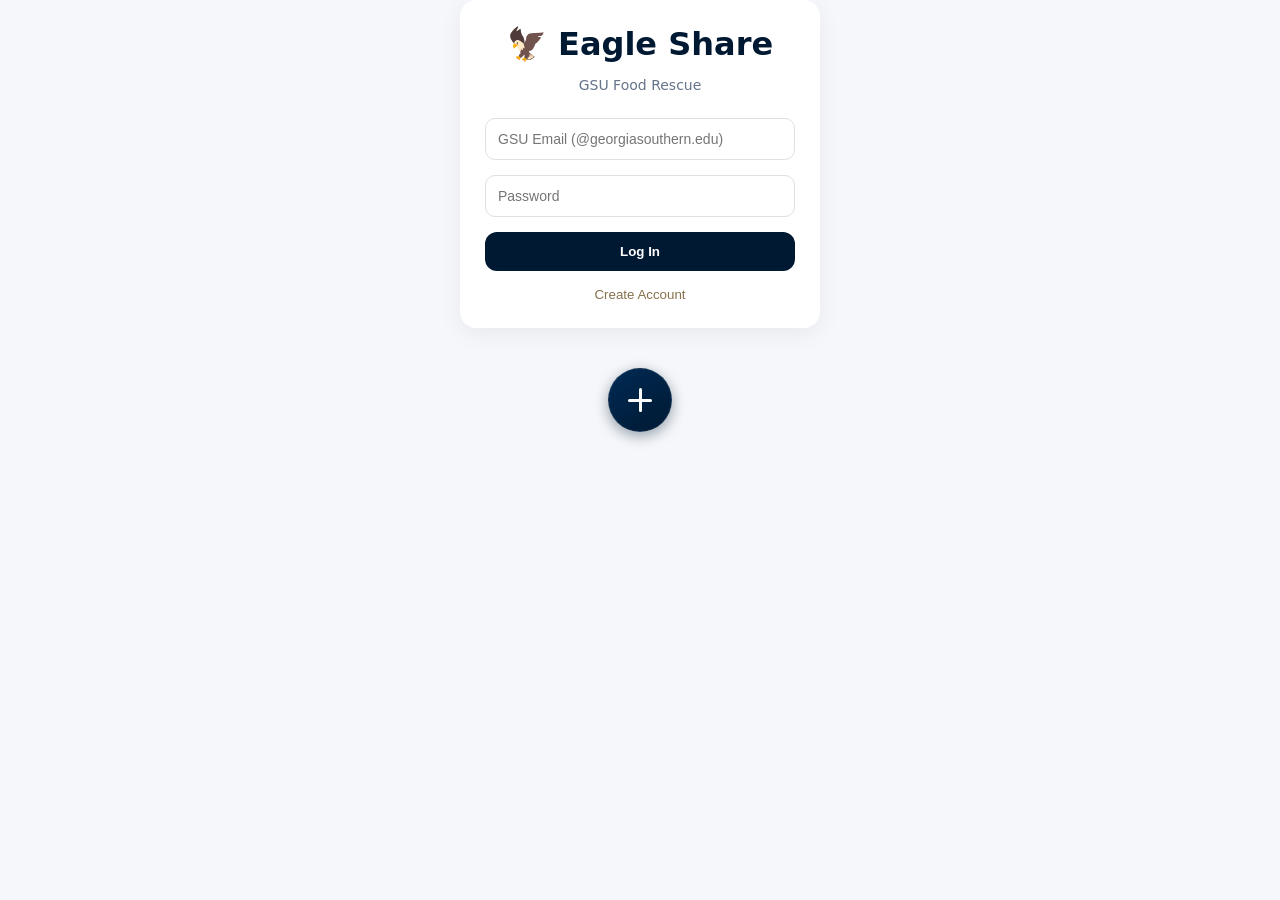
==== commit 78148df3: "Made the Eagle share logo interactive and updated the looks of the post button and added a nice anim" ====
--- a/src/main/resources/static/index.html
+++ b/src/main/resources/static/index.html
@@ -31,7 +31,9 @@
     <div id="main-content" style="display:none;">
 
         <div class="header">
-            <div class="logo">EAGLE SHARE</div>
+            <div>
+                <a class="logo" href='index.html'>EAGLE SHARE</a>
+            </div>
 
             <div class="profile-section">
                 <div class="profile-circle" id="user-initial" onclick="toggleMenu(event)">U</div>
@@ -74,7 +76,7 @@
     </div>
     <div class="toolbar">
         <div class="profile-section">
-                <div class="post-button" id="user-initial" onclick="window.location.href='post_food.html'">POST</div>
+                <div class="post-button" id="user-initial" onclick="window.location.href='post_food.html'"></div>
             </div>
     </div>
     </div>
--- a/src/main/resources/static/styles.css
+++ b/src/main/resources/static/styles.css
@@ -1,6 +1,7 @@
 /* ================= ROOT VARIABLES ================= */
 :root {
     --gsu-blue: #001932;
+    --gsu-blue-light: #002a54;
     --gsu-gold: #87714D;
     --bg: #f5f7fa;
 }
@@ -36,6 +37,8 @@
     font-size: 20px;
     font-weight: 900;
     letter-spacing: 0.5px;
+    text-decoration: none;
+    color: var(--bg);
 }
 
 .profile-section {
@@ -116,17 +119,49 @@
 }
 
 .post-button {
-    color: white;
-    width: 60px;
-    height: 60px;
-    background: var(--gsu-blue);
+    position: relative;
+    width: 64px;
+    height: 64px;
     border-radius: 50%;
+    background: linear-gradient(145deg, var(--gsu-blue-light), var(--gsu-blue));
+    border: 1px solid rgba(255, 255, 255, 0.1);
+    box-shadow: 0 4px 14px 0 rgba(0, 25, 50, 0.4);
+    cursor: pointer;
+    transition: all 0.3s cubic-bezier(0.4, 0, 0.2, 1);
     display: flex;
     align-items: center;
     justify-content: center;
-    font-weight: bold;
-    cursor: pointer;
-    border: 2px solid rgba(255, 255, 255, 0.2);
+}
+
+.post-button::before,
+.post-button::after {
+    content: "";
+    position: absolute;
+    background-color: white;
+    border-radius: 2px;
+    transition: transform 0.3s ease;
+}
+
+
+.post-button::before {
+    width: 24px;
+    height: 3px;
+}
+
+
+.post-button::after {
+    width: 3px;
+    height: 24px;
+}
+
+
+.post-button:hover {
+    transform: translateY(-2px) rotate(90deg);
+    box-shadow: 0 6px 20px rgba(0, 25, 50, 0.25);
+}
+
+.post-button:active {
+    transform: translateY(0) scale(0.95);
 }
 
 /* ================= LEFT PANEL ================= */
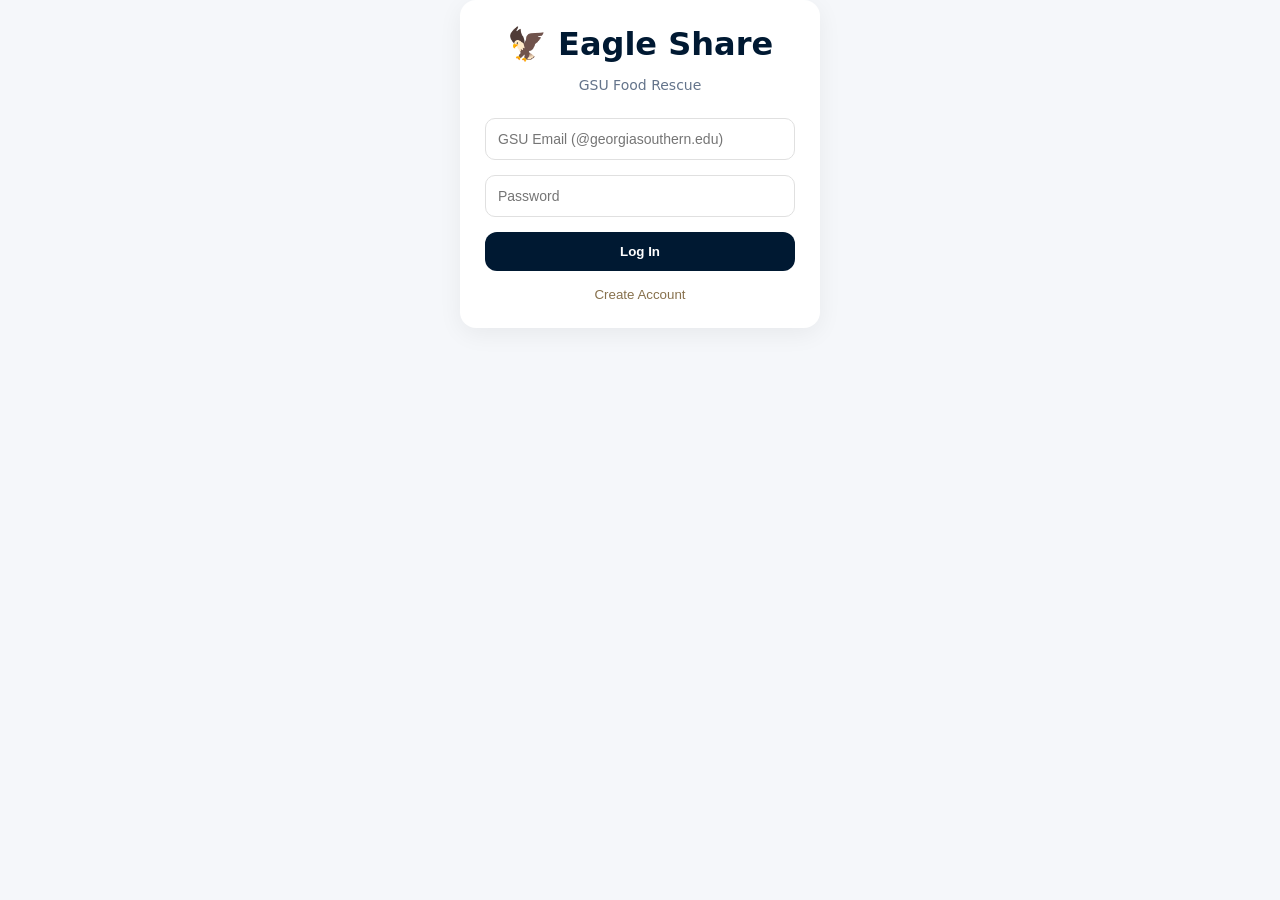
==== commit 8683d5f9: "hid post button on login screen" ====
--- a/src/main/resources/static/index.html
+++ b/src/main/resources/static/index.html
@@ -74,7 +74,7 @@
         </div>
 
     </div>
-    <div class="toolbar">
+    <div class="toolbar" style="display: none;">
         <div class="profile-section">
                 <div class="post-button" id="user-initial" onclick="window.location.href='post_food.html'"></div>
             </div>
